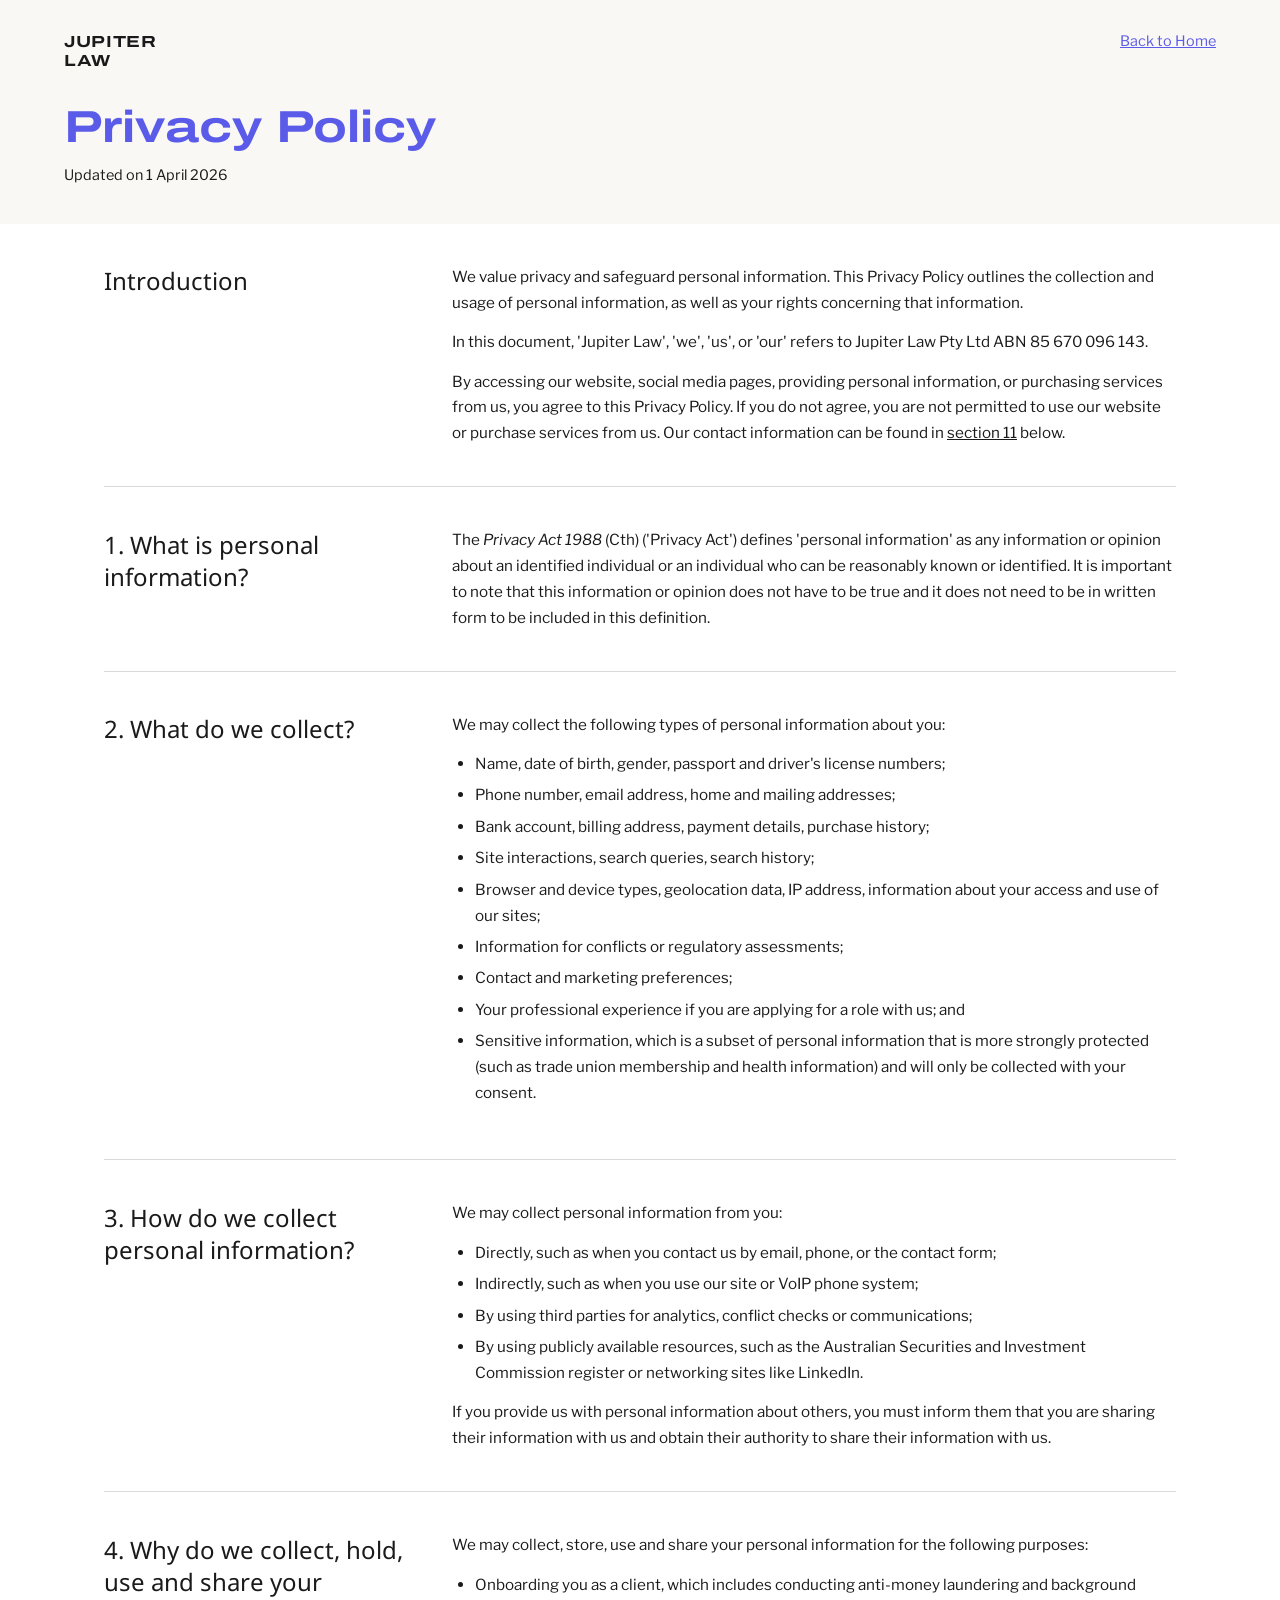
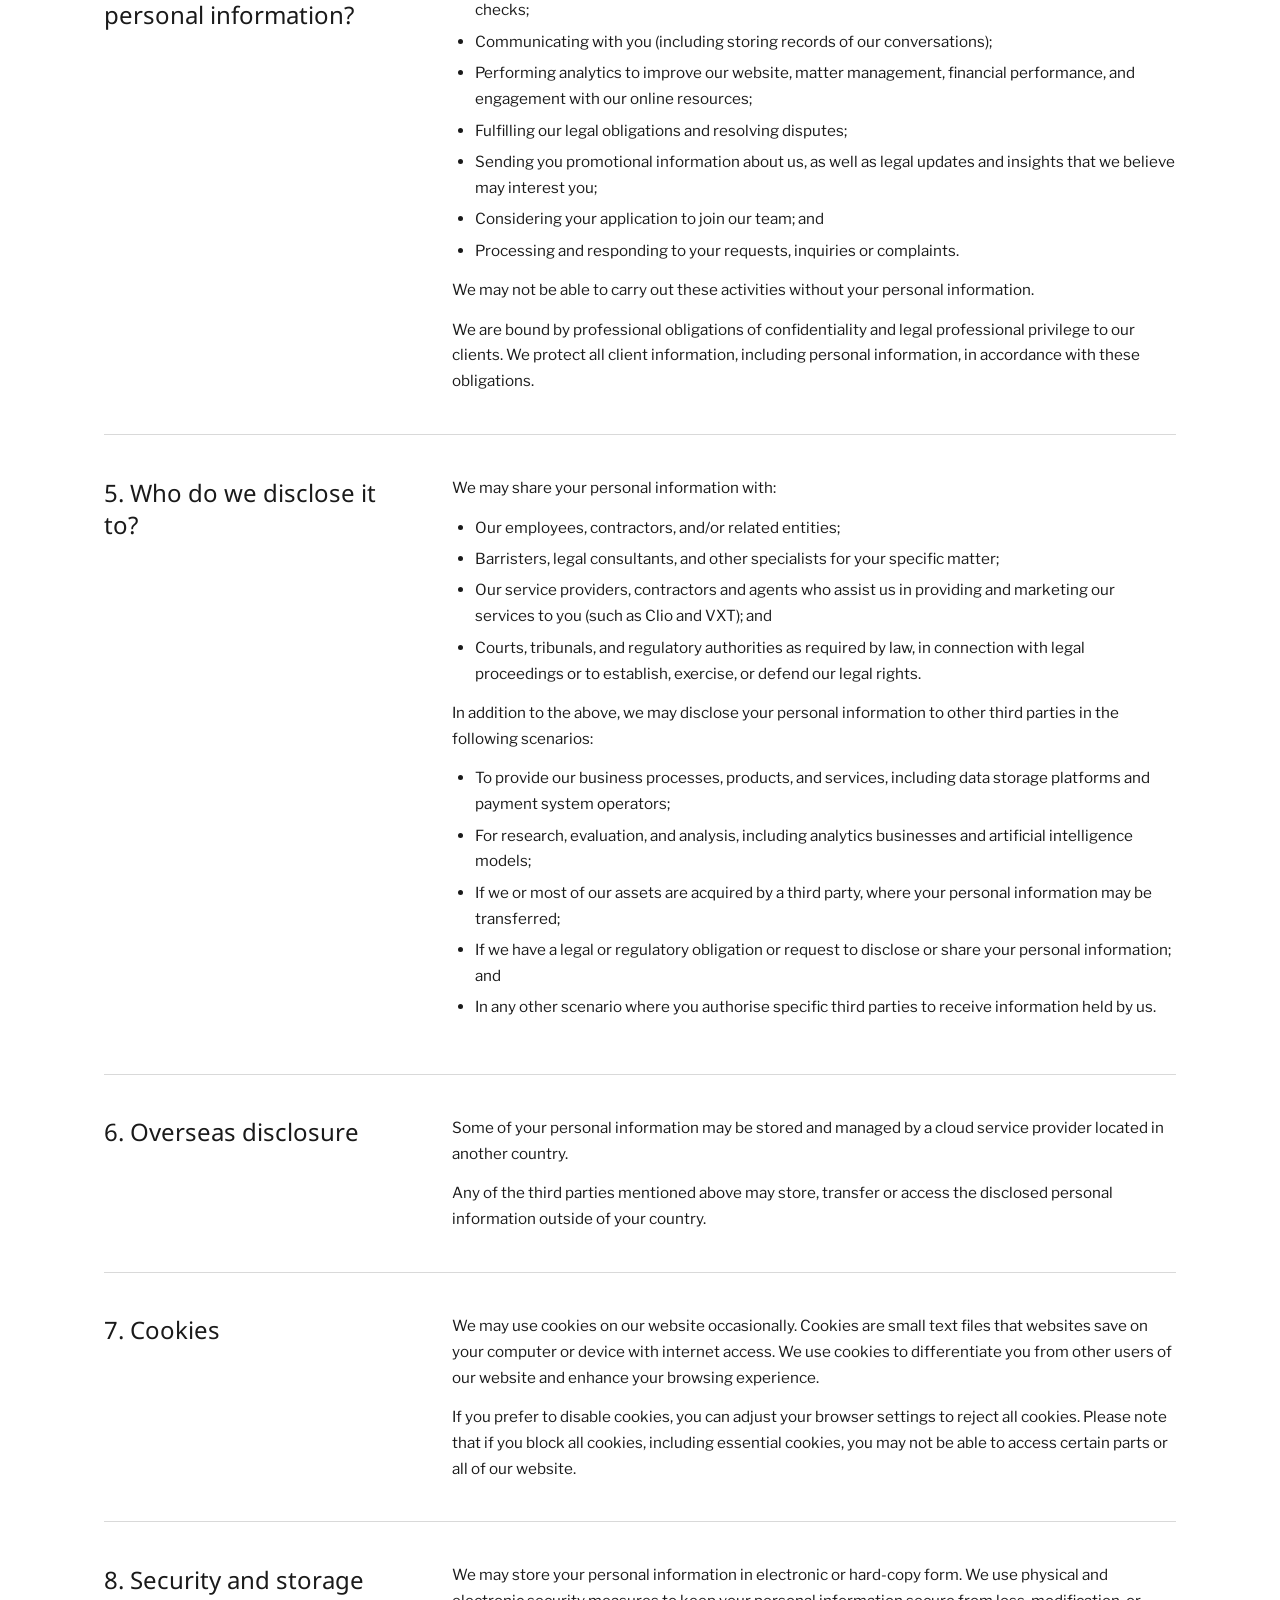
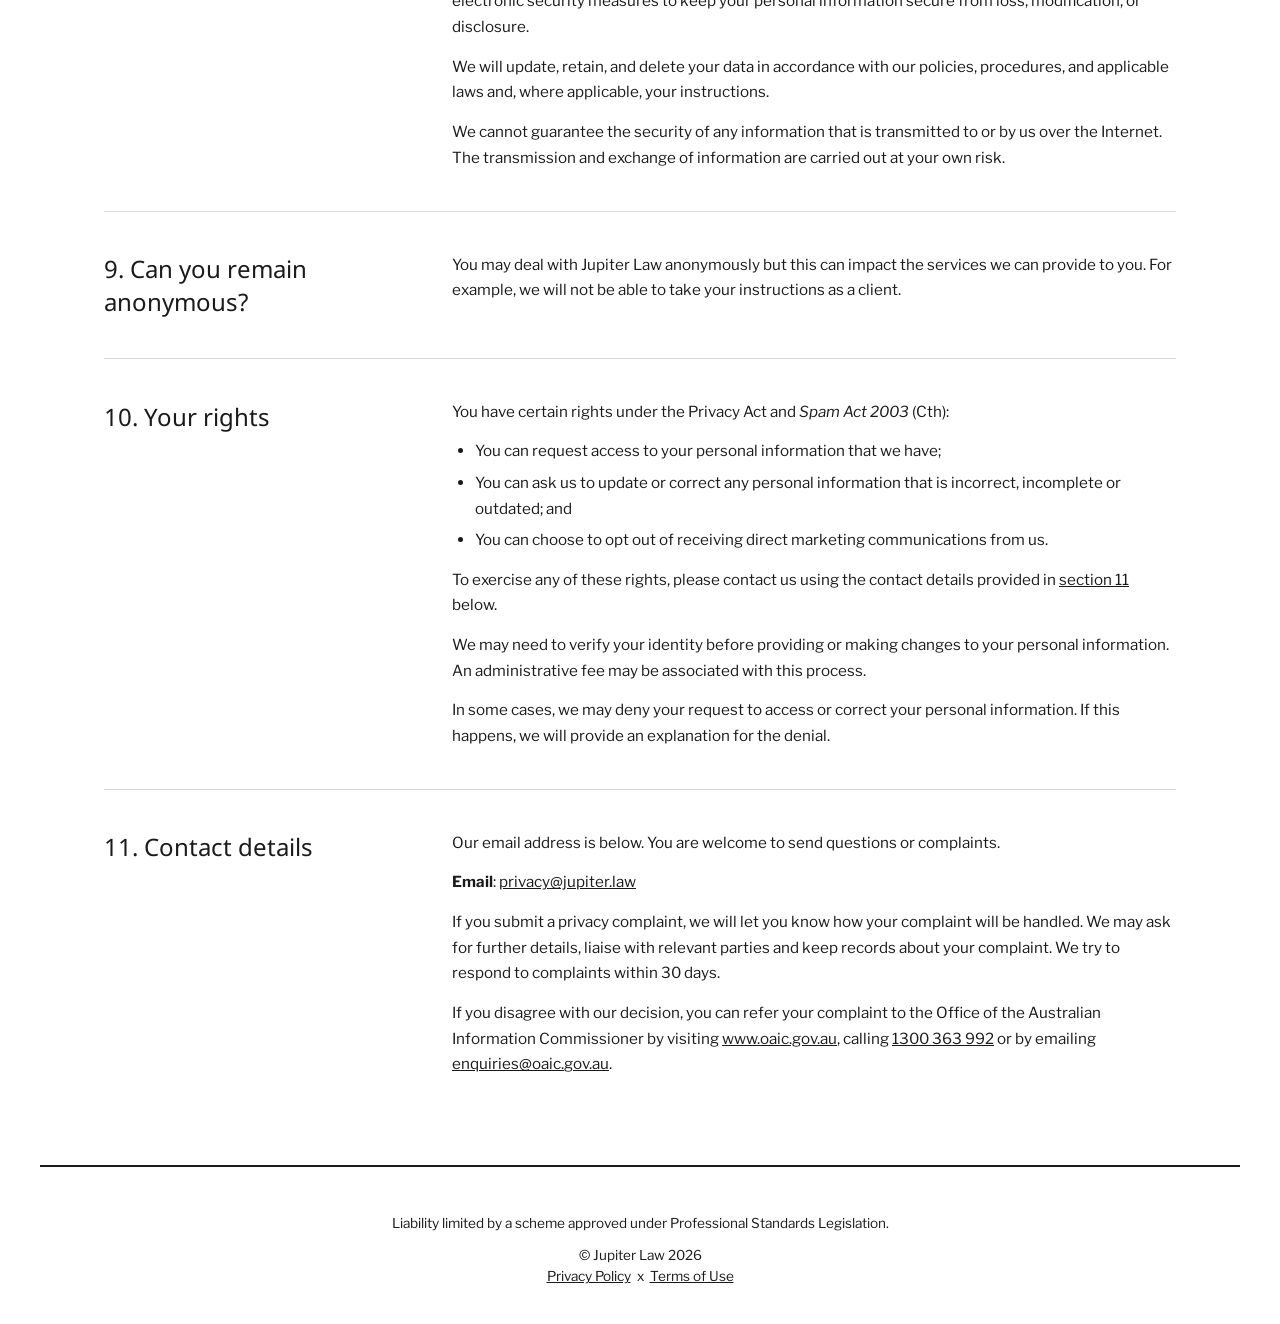
==== privacy.html @ 3c47666a "Initial commit — Jupiter Law static site" ====
<!DOCTYPE html>
<html lang="en-AU">
<head>
  <meta charset="UTF-8">
  <meta name="viewport" content="width=device-width, initial-scale=1.0">
  <title>Privacy Policy — Jupiter Law</title>
  <meta name="description" content="View the Privacy Policy for all Jupiter Law website visitors and legal document users.">
  <style>
    @import url('https://fonts.googleapis.com/css2?family=Archivo:ital,wdth,wght@0,75..125,100..900;1,75..125,100..900&family=Libre+Franklin:ital,wght@0,100..900;1,100..900&family=Noto+Sans:ital,wght@0,100..900;1,100..900&display=swap');

    :root {
      --bg: #F9F8F4;
      --white: #FFFFFF;
      --black: #1A1A1A;
      --text: #1A1A1A;
      --text-muted: #666666;
      --border: #D9D9D9;
      --accent-purple: #5B5BEA;
    }

    *, *::before, *::after { margin: 0; padding: 0; box-sizing: border-box; }

    body {
      font-family: 'Libre Franklin', -apple-system, BlinkMacSystemFont, sans-serif;
      color: var(--text);
      background: var(--white);
      -webkit-font-smoothing: antialiased;
    }

    /* ---- PAGE HEADER (cream area) ---- */
    .page-header {
      background: var(--bg);
      padding: 2rem 5vw 2.5rem;
    }

    .page-header-top {
      display: flex;
      justify-content: space-between;
      align-items: flex-start;
      margin-bottom: 2rem;
    }

    .logo-link {
      font-family: 'Archivo', sans-serif;
      font-stretch: 125%;
      font-size: 1rem;
      font-weight: 700;
      letter-spacing: 0.04em;
      text-transform: uppercase;
      color: var(--black);
      text-decoration: none;
      line-height: 1.2;
    }

    .back-link {
      font-size: 0.9rem;
      color: var(--accent-purple);
      text-decoration: underline;
      transition: opacity 0.2s ease;
    }

    .back-link:hover {
      opacity: 0.75;
    }

    .page-title {
      font-family: 'Archivo', sans-serif;
      font-stretch: 125%;
      font-size: 2.8rem;
      font-weight: 700;
      color: var(--accent-purple);
      margin-bottom: 0.75rem;
      line-height: 1.15;
    }

    .page-date {
      font-size: 0.9rem;
      color: var(--text);
      font-weight: 400;
    }

    /* ---- CONTENT SECTIONS ---- */
    .content {
      max-width: 1200px;
      margin: 0 auto;
      padding: 0 5vw;
    }

    .section {
      display: grid;
      grid-template-columns: 300px 1fr;
      gap: 3rem;
      padding: 2.5rem 0;
      border-bottom: 1px solid var(--border);
      align-items: start;
    }

    .section:last-child {
      border-bottom: none;
    }

    .section-heading {
      font-family: 'Noto Sans', sans-serif;
      font-size: 1.5rem;
      font-weight: 400;
      color: var(--text);
      line-height: 1.35;
      padding-top: 0.1rem;
    }

    .section-body p {
      font-size: 0.95rem;
      line-height: 1.7;
      color: var(--text);
      margin-bottom: 0.85rem;
    }

    .section-body p:last-child {
      margin-bottom: 0;
    }

    .section-body ul {
      margin: 0.5rem 0 0.85rem 0;
      padding-left: 1.5em;
      font-size: 0.95rem;
      line-height: 1.7;
    }

    .section-body ul li {
      margin-bottom: 0.35rem;
    }

    .section-body a {
      color: var(--text);
      text-decoration: underline;
      transition: color 0.2s ease;
    }

    .section-body a:hover {
      color: var(--accent-purple);
    }

    .section-body em {
      font-style: italic;
    }

    /* ---- FOOTER ---- */
    .footer {
      text-align: center;
      padding: 3rem 2rem 2.5rem;
      border-top: 2px solid var(--black);
      max-width: 1200px;
      margin: 3rem auto 0;
    }

    .footer-disclaimer {
      font-size: 0.85rem;
      color: var(--text);
      margin-bottom: 1rem;
    }

    .footer-copy {
      font-size: 0.85rem;
      color: var(--text);
      margin-bottom: 0.3rem;
    }

    .footer-links {
      font-size: 0.85rem;
      color: var(--text);
    }

    .footer-links a {
      color: var(--text);
      text-decoration: underline;
      transition: color 0.2s ease;
    }

    .footer-links a:hover {
      color: var(--accent-purple);
    }

    /* ---- RESPONSIVE ---- */
    @media (max-width: 768px) {
      .page-header { padding: 1.5rem 1.5rem 2rem; }
      .page-title { font-size: 2rem; }

      .content { padding: 0 1.5rem; }

      .section {
        grid-template-columns: 1fr;
        gap: 0.75rem;
        padding: 2rem 0;
      }

      .section-heading {
        font-size: 1.25rem;
      }


      .footer {
        margin: 2rem 1.5rem 0;
        padding: 2rem 1rem;
      }
    }
  </style>
</head>
<body>

  <!-- Page Header -->
  <header class="page-header">
    <div class="page-header-top">
      <a href="index.html" class="logo-link">Jupiter<br>Law</a>
      <a href="index.html" class="back-link">Back to Home</a>
    </div>
    <h1 class="page-title">Privacy Policy</h1>
    <p class="page-date">Updated on 1 April 2026</p>
  </header>

  <!-- Content -->
  <main class="content">

    <div class="section">
      <h2 class="section-heading">Introduction</h2>
      <div class="section-body">
        <p>We value privacy and safeguard personal information. This Privacy Policy outlines the collection and usage of personal information, as well as your rights concerning that information.</p>
        <p>In this document, 'Jupiter Law', 'we', 'us', or 'our' refers to Jupiter Law Pty Ltd ABN 85 670 096 143.</p>
        <p>By accessing our website, social media pages, providing personal information, or purchasing services from us, you agree to this Privacy Policy. If you do not agree, you are not permitted to use our website or purchase services from us. Our contact information can be found in <a href="#section11">section 11</a> below.</p>
      </div>
    </div>

    <div class="section">
      <h2 class="section-heading">1. What is personal information?</h2>
      <div class="section-body">
        <p>The <em>Privacy Act 1988</em> (Cth) ('Privacy Act') defines 'personal information' as any information or opinion about an identified individual or an individual who can be reasonably known or identified. It is important to note that this information or opinion does not have to be true and it does not need to be in written form to be included in this definition.</p>
      </div>
    </div>

    <div class="section">
      <h2 class="section-heading">2. What do we collect?</h2>
      <div class="section-body">
        <p>We may collect the following types of personal information about you:</p>
        <ul>
          <li>Name, date of birth, gender, passport and driver's license numbers;</li>
          <li>Phone number, email address, home and mailing addresses;</li>
          <li>Bank account, billing address, payment details, purchase history;</li>
          <li>Site interactions, search queries, search history;</li>
          <li>Browser and device types, geolocation data, IP address, information about your access and use of our sites;</li>
          <li>Information for conflicts or regulatory assessments;</li>
          <li>Contact and marketing preferences;</li>
          <li>Your professional experience if you are applying for a role with us; and</li>
          <li>Sensitive information, which is a subset of personal information that is more strongly protected (such as trade union membership and health information) and will only be collected with your consent.</li>
        </ul>
      </div>
    </div>

    <div class="section">
      <h2 class="section-heading">3. How do we collect personal information?</h2>
      <div class="section-body">
        <p>We may collect personal information from you:</p>
        <ul>
          <li>Directly, such as when you contact us by email, phone, or the contact form;</li>
          <li>Indirectly, such as when you use our site or VoIP phone system;</li>
          <li>By using third parties for analytics, conflict checks or communications;</li>
          <li>By using publicly available resources, such as the Australian Securities and Investment Commission register or networking sites like LinkedIn.</li>
        </ul>
        <p>If you provide us with personal information about others, you must inform them that you are sharing their information with us and obtain their authority to share their information with us.</p>
      </div>
    </div>

    <div class="section">
      <h2 class="section-heading">4. Why do we collect, hold, use and share your personal information?</h2>
      <div class="section-body">
        <p>We may collect, store, use and share your personal information for the following purposes:</p>
        <ul>
          <li>Onboarding you as a client, which includes conducting anti-money laundering and background checks;</li>
          <li>Communicating with you (including storing records of our conversations);</li>
          <li>Performing analytics to improve our website, matter management, financial performance, and engagement with our online resources;</li>
          <li>Fulfilling our legal obligations and resolving disputes;</li>
          <li>Sending you promotional information about us, as well as legal updates and insights that we believe may interest you;</li>
          <li>Considering your application to join our team; and</li>
          <li>Processing and responding to your requests, inquiries or complaints.</li>
        </ul>
        <p>We may not be able to carry out these activities without your personal information.</p>
        <p>We are bound by professional obligations of confidentiality and legal professional privilege to our clients. We protect all client information, including personal information, in accordance with these obligations.</p>
      </div>
    </div>

    <div class="section">
      <h2 class="section-heading">5. Who do we disclose it to?</h2>
      <div class="section-body">
        <p>We may share your personal information with:</p>
        <ul>
          <li>Our employees, contractors, and/or related entities;</li>
          <li>Barristers, legal consultants, and other specialists for your specific matter;</li>
          <li>Our service providers, contractors and agents who assist us in providing and marketing our services to you (such as Clio and VXT); and</li>
          <li>Courts, tribunals, and regulatory authorities as required by law, in connection with legal proceedings or to establish, exercise, or defend our legal rights.</li>
        </ul>
        <p>In addition to the above, we may disclose your personal information to other third parties in the following scenarios:</p>
        <ul>
          <li>To provide our business processes, products, and services, including data storage platforms and payment system operators;</li>
          <li>For research, evaluation, and analysis, including analytics businesses and artificial intelligence models;</li>
          <li>If we or most of our assets are acquired by a third party, where your personal information may be transferred;</li>
          <li>If we have a legal or regulatory obligation or request to disclose or share your personal information; and</li>
          <li>In any other scenario where you authorise specific third parties to receive information held by us.</li>
        </ul>
      </div>
    </div>

    <div class="section">
      <h2 class="section-heading">6. Overseas disclosure</h2>
      <div class="section-body">
        <p>Some of your personal information may be stored and managed by a cloud service provider located in another country.</p>
        <p>Any of the third parties mentioned above may store, transfer or access the disclosed personal information outside of your country.</p>
      </div>
    </div>

    <div class="section">
      <h2 class="section-heading">7. Cookies</h2>
      <div class="section-body">
        <p>We may use cookies on our website occasionally. Cookies are small text files that websites save on your computer or device with internet access. We use cookies to differentiate you from other users of our website and enhance your browsing experience.</p>
        <p>If you prefer to disable cookies, you can adjust your browser settings to reject all cookies. Please note that if you block all cookies, including essential cookies, you may not be able to access certain parts or all of our website.</p>
      </div>
    </div>

    <div class="section">
      <h2 class="section-heading">8. Security and storage</h2>
      <div class="section-body">
        <p>We may store your personal information in electronic or hard-copy form. We use physical and electronic security measures to keep your personal information secure from loss, modification, or disclosure.</p>
        <p>We will update, retain, and delete your data in accordance with our policies, procedures, and applicable laws and, where applicable, your instructions.</p>
        <p>We cannot guarantee the security of any information that is transmitted to or by us over the Internet. The transmission and exchange of information are carried out at your own risk.</p>
      </div>
    </div>

    <div class="section">
      <h2 class="section-heading">9. Can you remain anonymous?</h2>
      <div class="section-body">
        <p>You may deal with Jupiter Law anonymously but this can impact the services we can provide to you. For example, we will not be able to take your instructions as a client.</p>
      </div>
    </div>

    <div class="section">
      <h2 class="section-heading">10. Your rights</h2>
      <div class="section-body">
        <p>You have certain rights under the Privacy Act and <em>Spam Act 2003</em> (Cth):</p>
        <ul>
          <li>You can request access to your personal information that we have;</li>
          <li>You can ask us to update or correct any personal information that is incorrect, incomplete or outdated; and</li>
          <li>You can choose to opt out of receiving direct marketing communications from us.</li>
        </ul>
        <p>To exercise any of these rights, please contact us using the contact details provided in <a href="#section11">section 11</a> below.</p>
        <p>We may need to verify your identity before providing or making changes to your personal information. An administrative fee may be associated with this process.</p>
        <p>In some cases, we may deny your request to access or correct your personal information. If this happens, we will provide an explanation for the denial.</p>
      </div>
    </div>

    <div class="section" id="section11">
      <h2 class="section-heading">11. Contact details</h2>
      <div class="section-body">
        <p>Our email address is below. You are welcome to send questions or complaints.</p>
        <p><strong>Email</strong>: <a href="mailto:privacy@jupiter.law">privacy@jupiter.law</a></p>
        <p>If you submit a privacy complaint, we will let you know how your complaint will be handled. We may ask for further details, liaise with relevant parties and keep records about your complaint. We try to respond to complaints within 30 days.</p>
        <p>If you disagree with our decision, you can refer your complaint to the Office of the Australian Information Commissioner by visiting <a href="https://www.oaic.gov.au" target="_blank" rel="noopener">www.oaic.gov.au</a>, calling <a href="tel:1300363992">1300 363 992</a> or by emailing <a href="mailto:enquiries@oaic.gov.au">enquiries@oaic.gov.au</a>.</p>
      </div>
    </div>

  </main>

  <!-- Footer -->
  <footer class="footer">
    <p class="footer-disclaimer">Liability limited by a scheme approved under Professional Standards Legislation.</p>
    <p class="footer-copy">&copy; Jupiter Law 2026</p>
    <p class="footer-links">
      <a href="privacy.html">Privacy Policy</a> &nbsp;x&nbsp; <a href="terms.html">Terms of Use</a>
    </p>
  </footer>

</body>
</html>
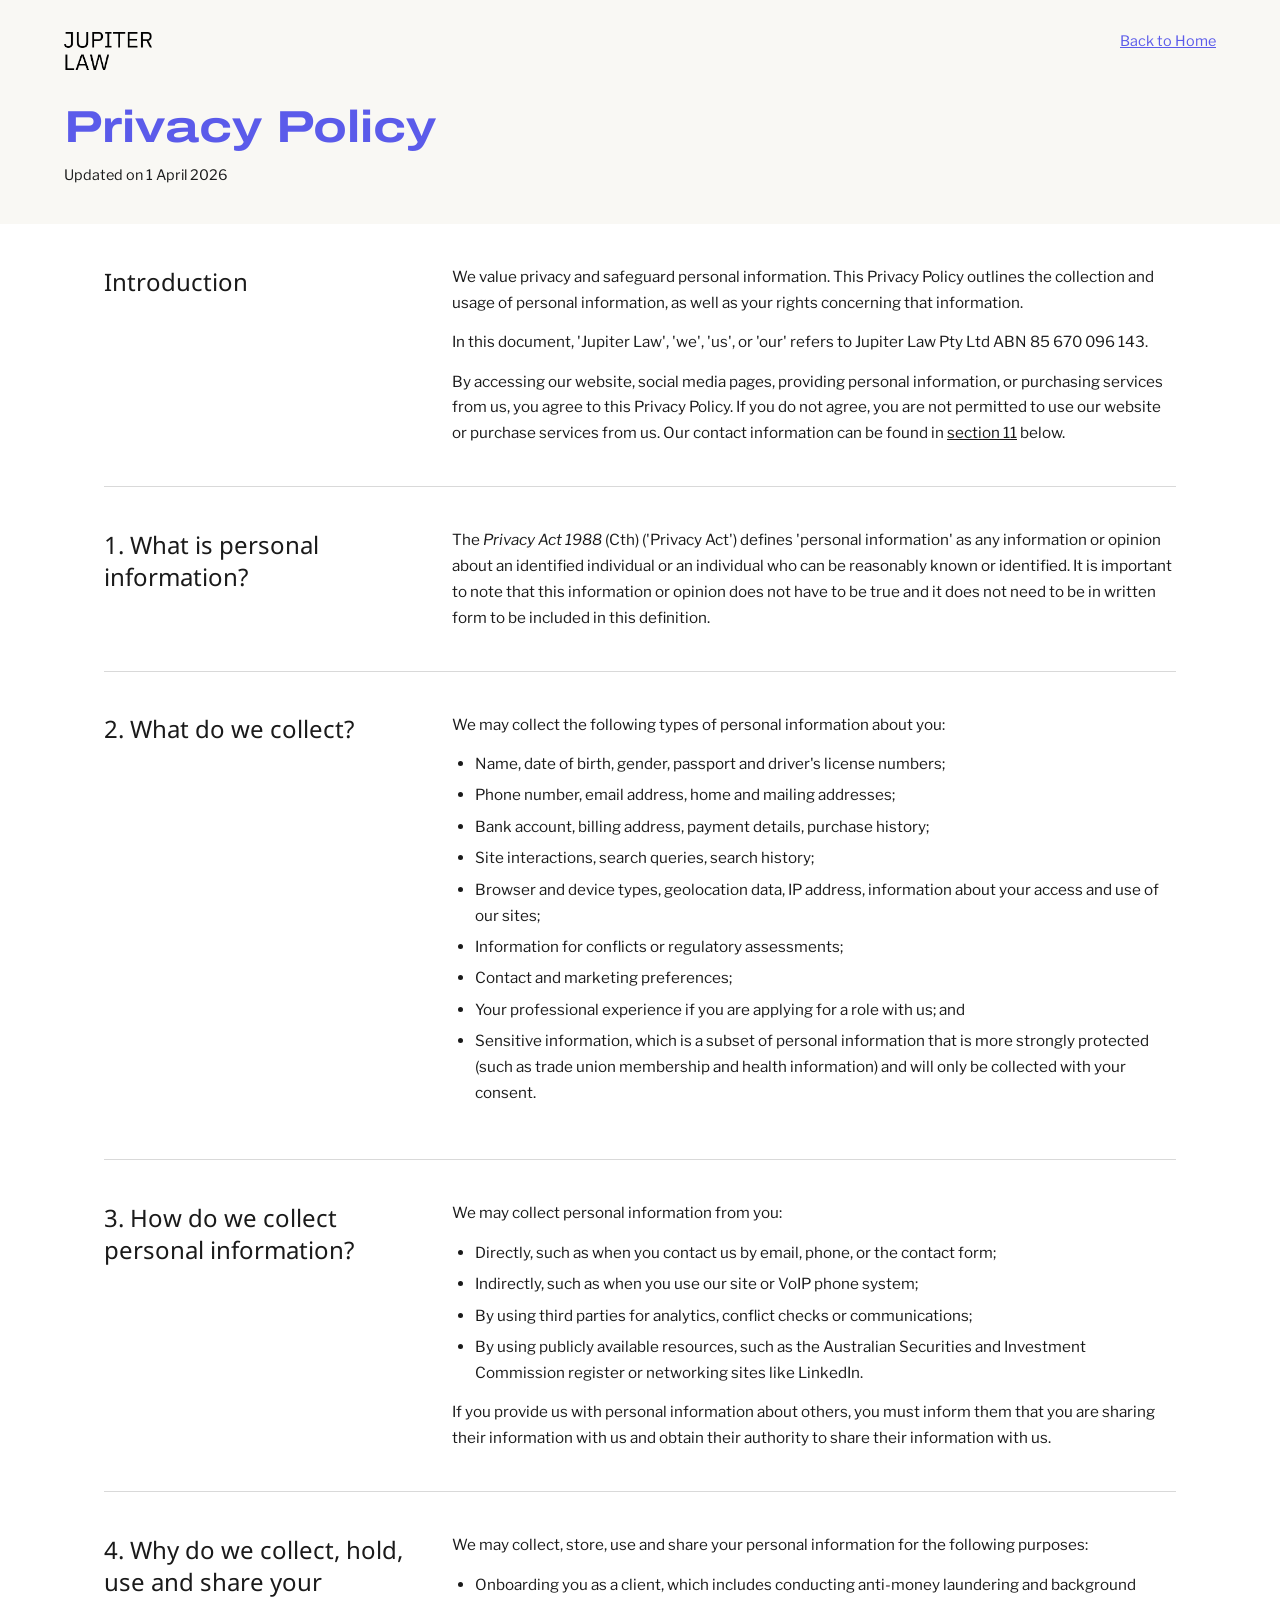
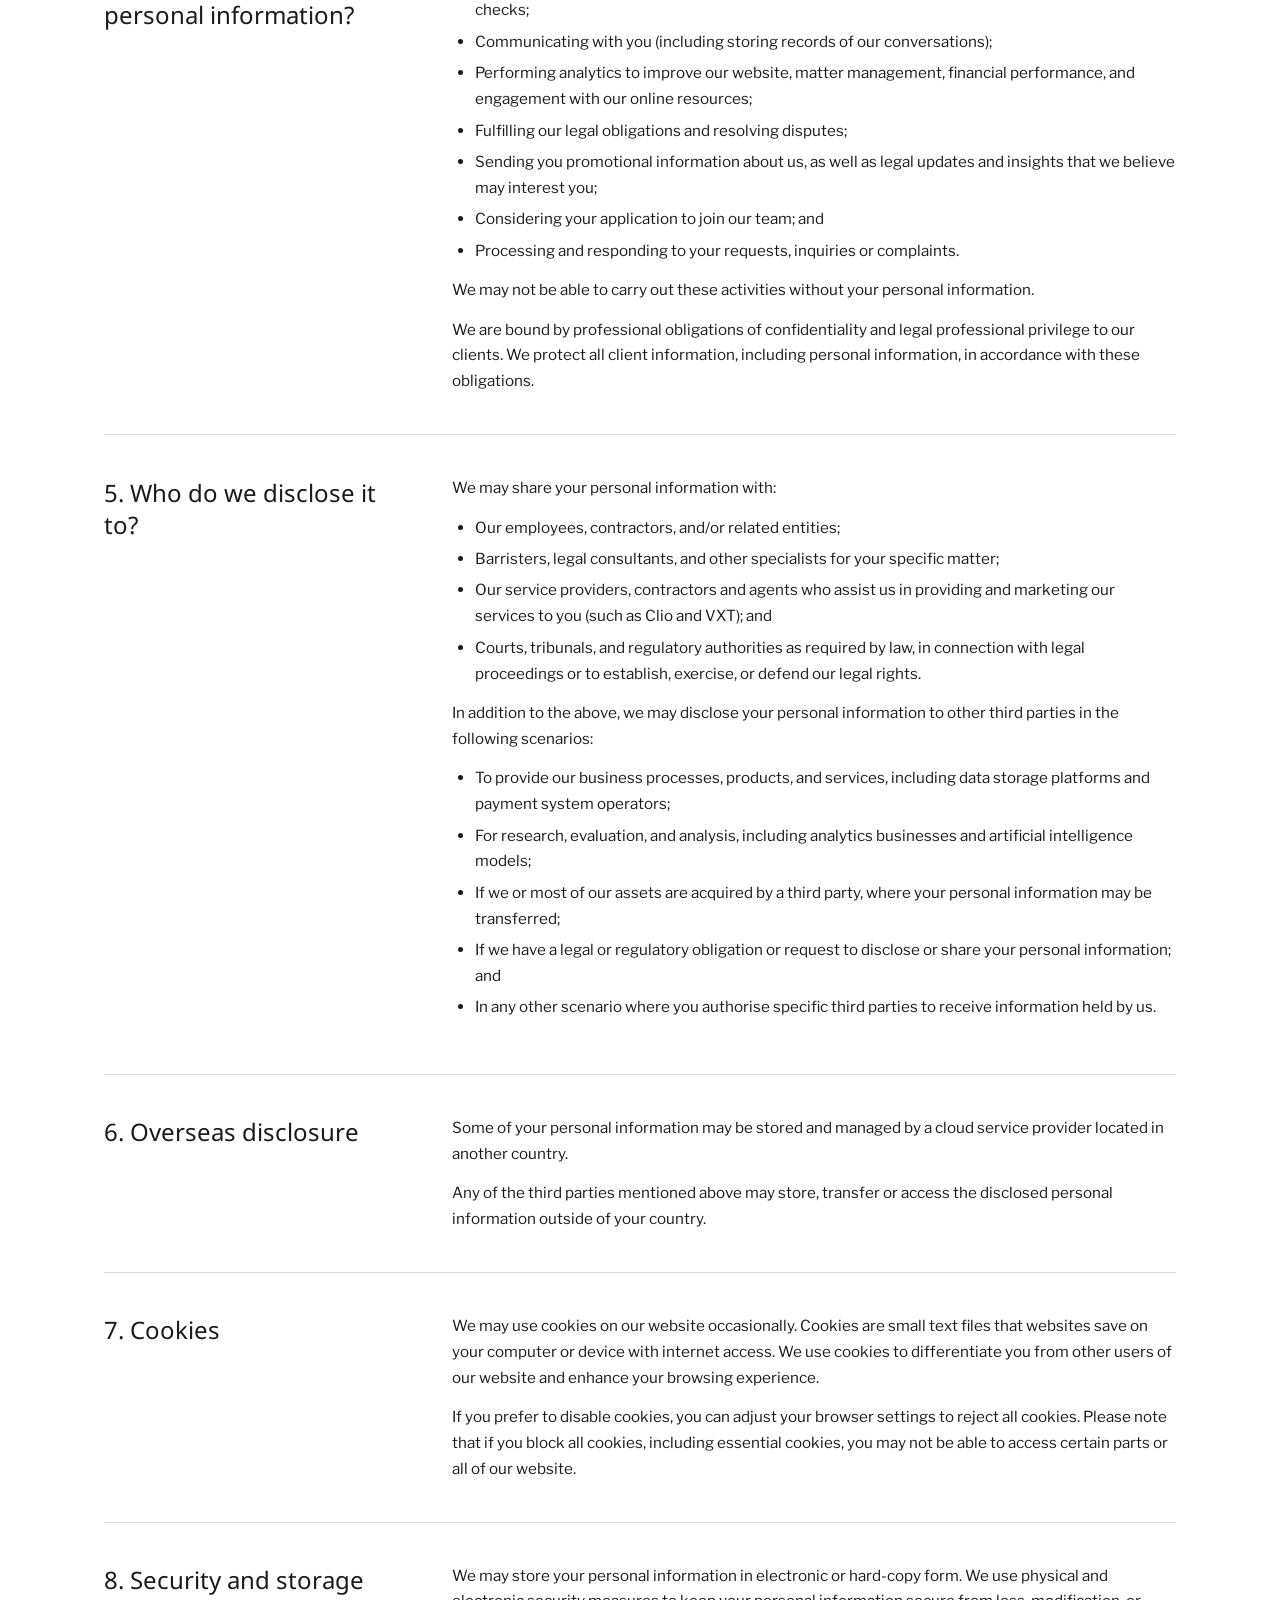
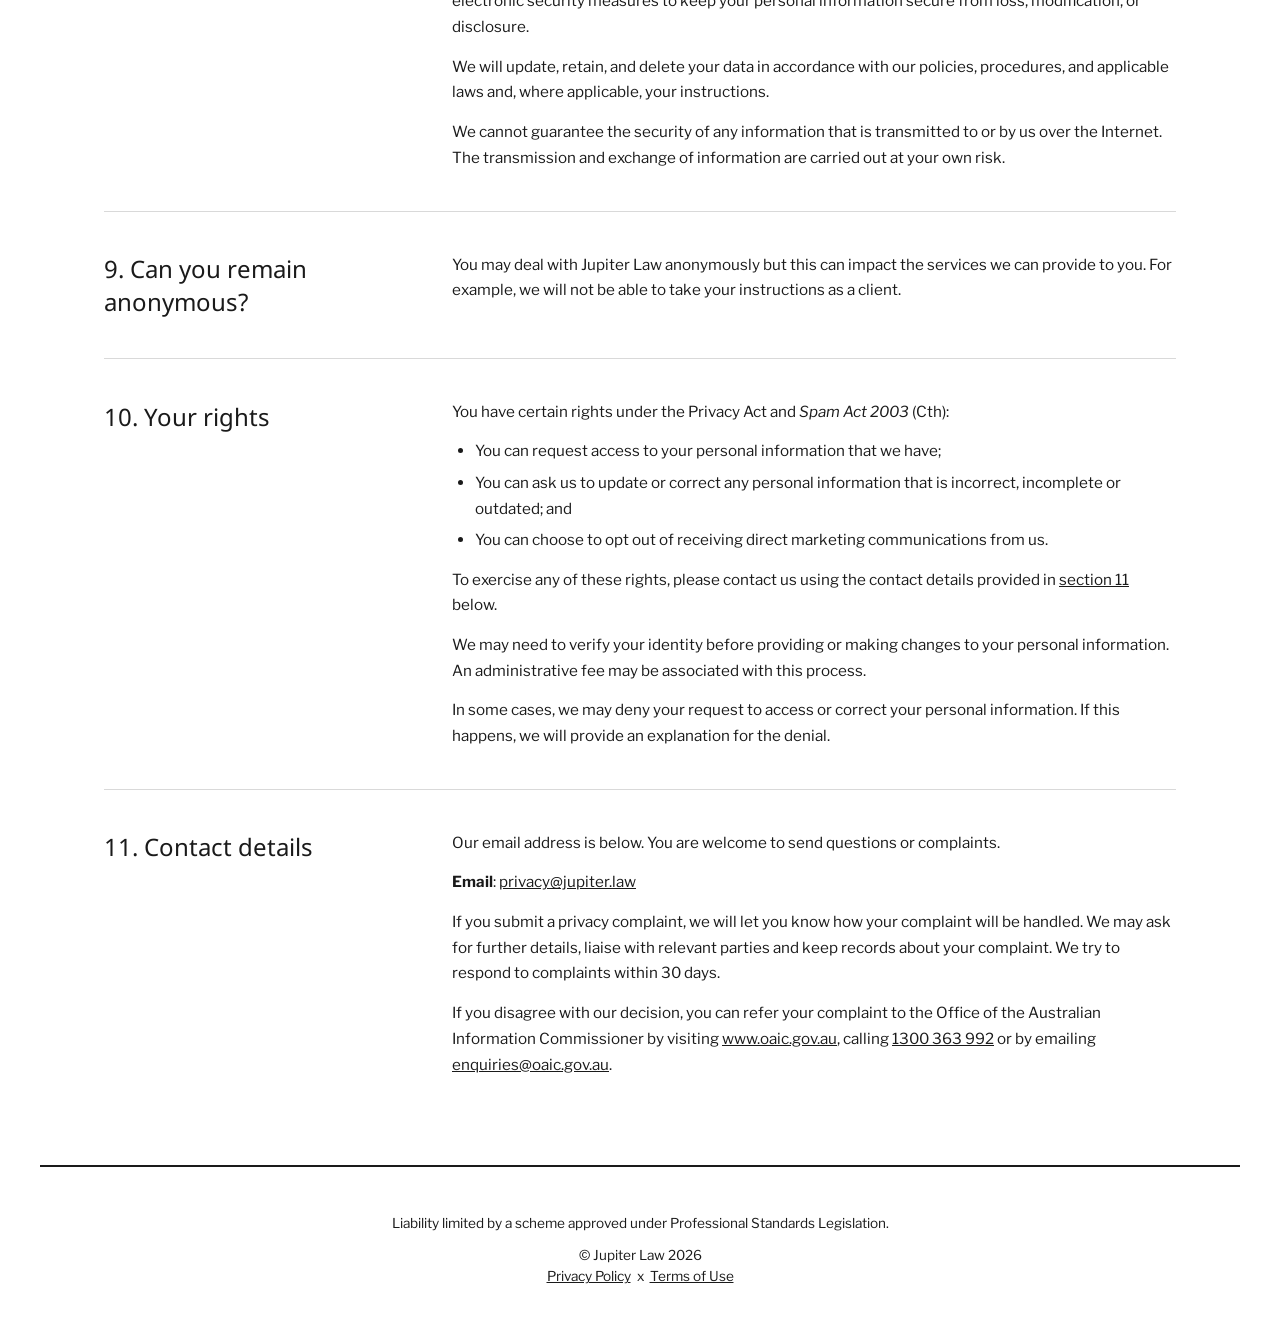
==== commit d04b077a: "Add favicon and logo text image to all pages - Add favicon.webp as site favicon on index, privacy, a" ====
--- a/privacy.html
+++ b/privacy.html
@@ -4,6 +4,7 @@
   <meta charset="UTF-8">
   <meta name="viewport" content="width=device-width, initial-scale=1.0">
   <title>Privacy Policy — Jupiter Law</title>
+  <link rel="icon" type="image/webp" href="images/favicon.webp">
   <meta name="description" content="View the Privacy Policy for all Jupiter Law website visitors and legal document users.">
   <style>
     @import url('https://fonts.googleapis.com/css2?family=Archivo:ital,wdth,wght@0,75..125,100..900;1,75..125,100..900&family=Libre+Franklin:ital,wght@0,100..900;1,100..900&family=Noto+Sans:ital,wght@0,100..900;1,100..900&display=swap');
@@ -41,15 +42,14 @@
     }
 
     .logo-link {
-      font-family: 'Archivo', sans-serif;
-      font-stretch: 125%;
-      font-size: 1rem;
-      font-weight: 700;
-      letter-spacing: 0.04em;
-      text-transform: uppercase;
-      color: var(--black);
       text-decoration: none;
-      line-height: 1.2;
+      display: block;
+    }
+
+    .logo-text-img {
+      height: 2.4rem;
+      width: auto;
+      display: block;
     }
 
     .back-link {
@@ -210,7 +210,7 @@
   <!-- Page Header -->
   <header class="page-header">
     <div class="page-header-top">
-      <a href="index.html" class="logo-link">Jupiter<br>Law</a>
+      <a href="index.html" class="logo-link"><img src="images/logo-text.webp" alt="Jupiter Law" class="logo-text-img"></a>
       <a href="index.html" class="back-link">Back to Home</a>
     </div>
     <h1 class="page-title">Privacy Policy</h1>
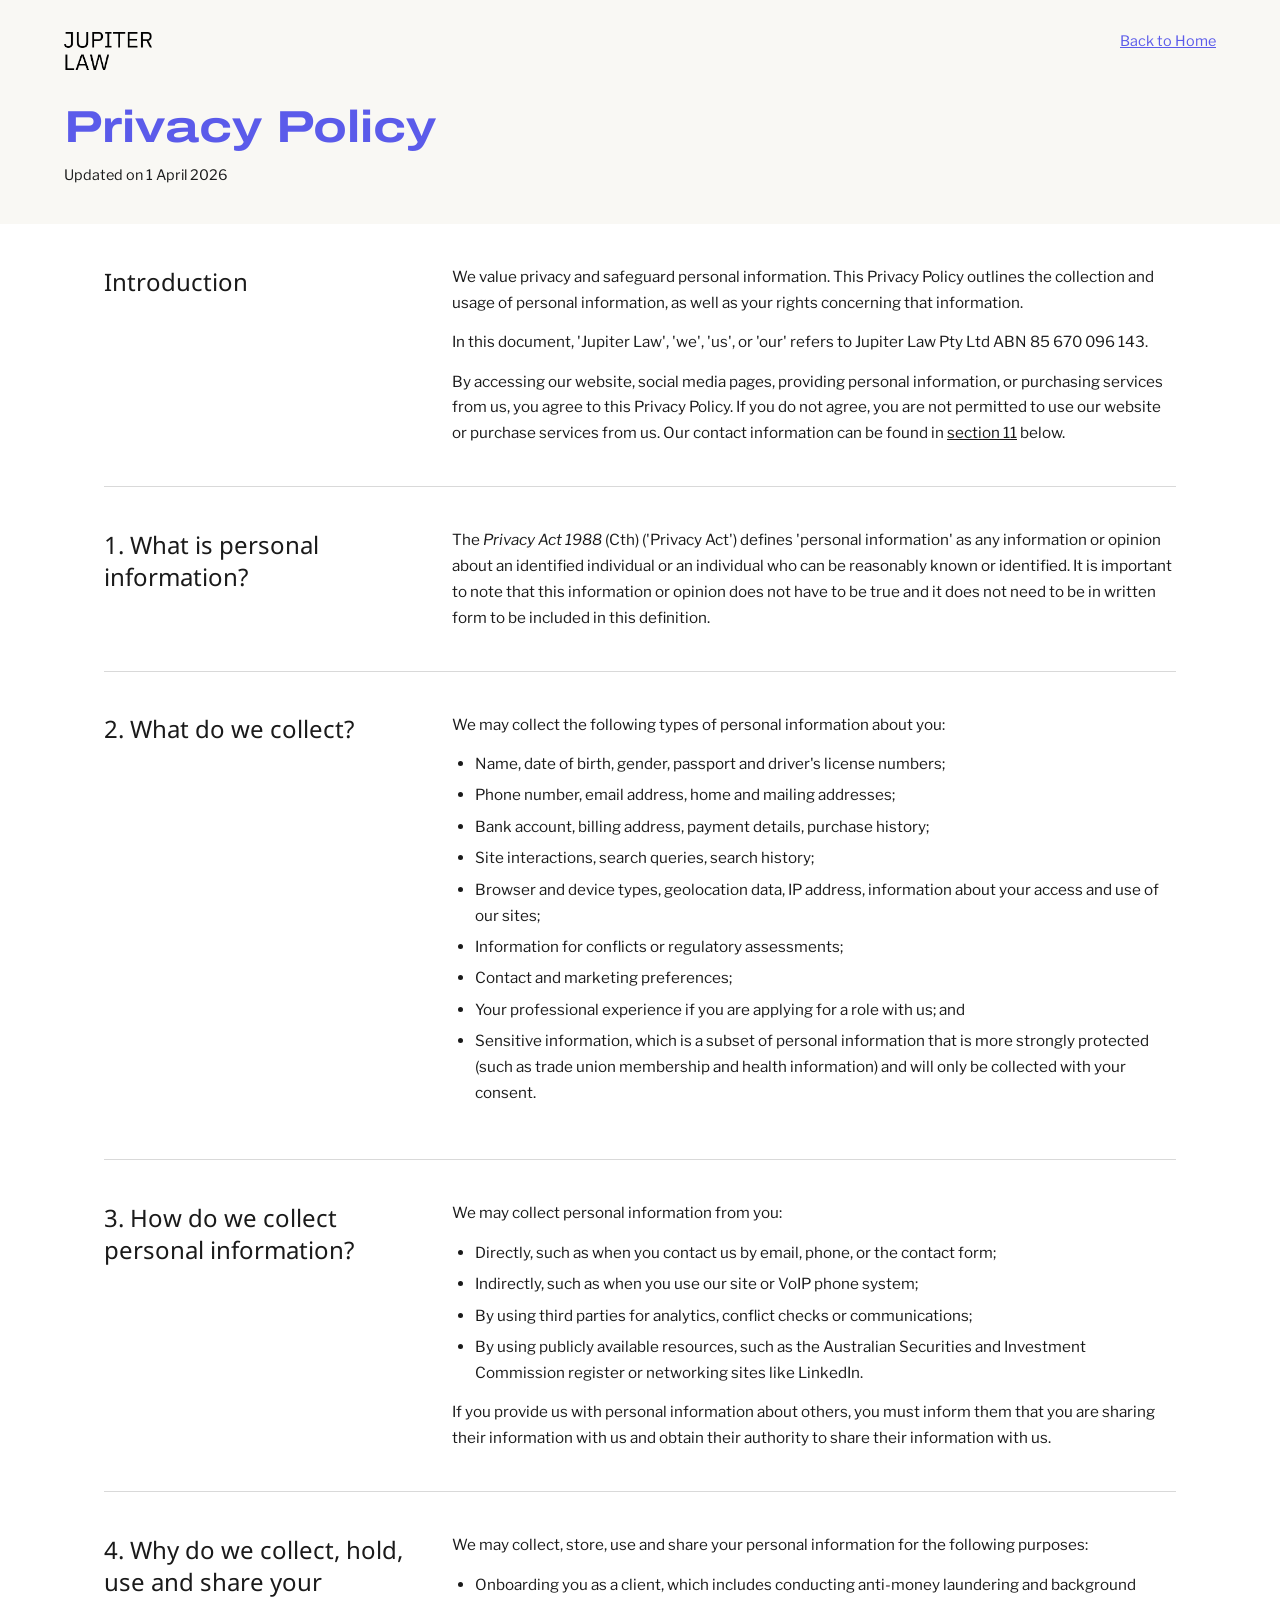
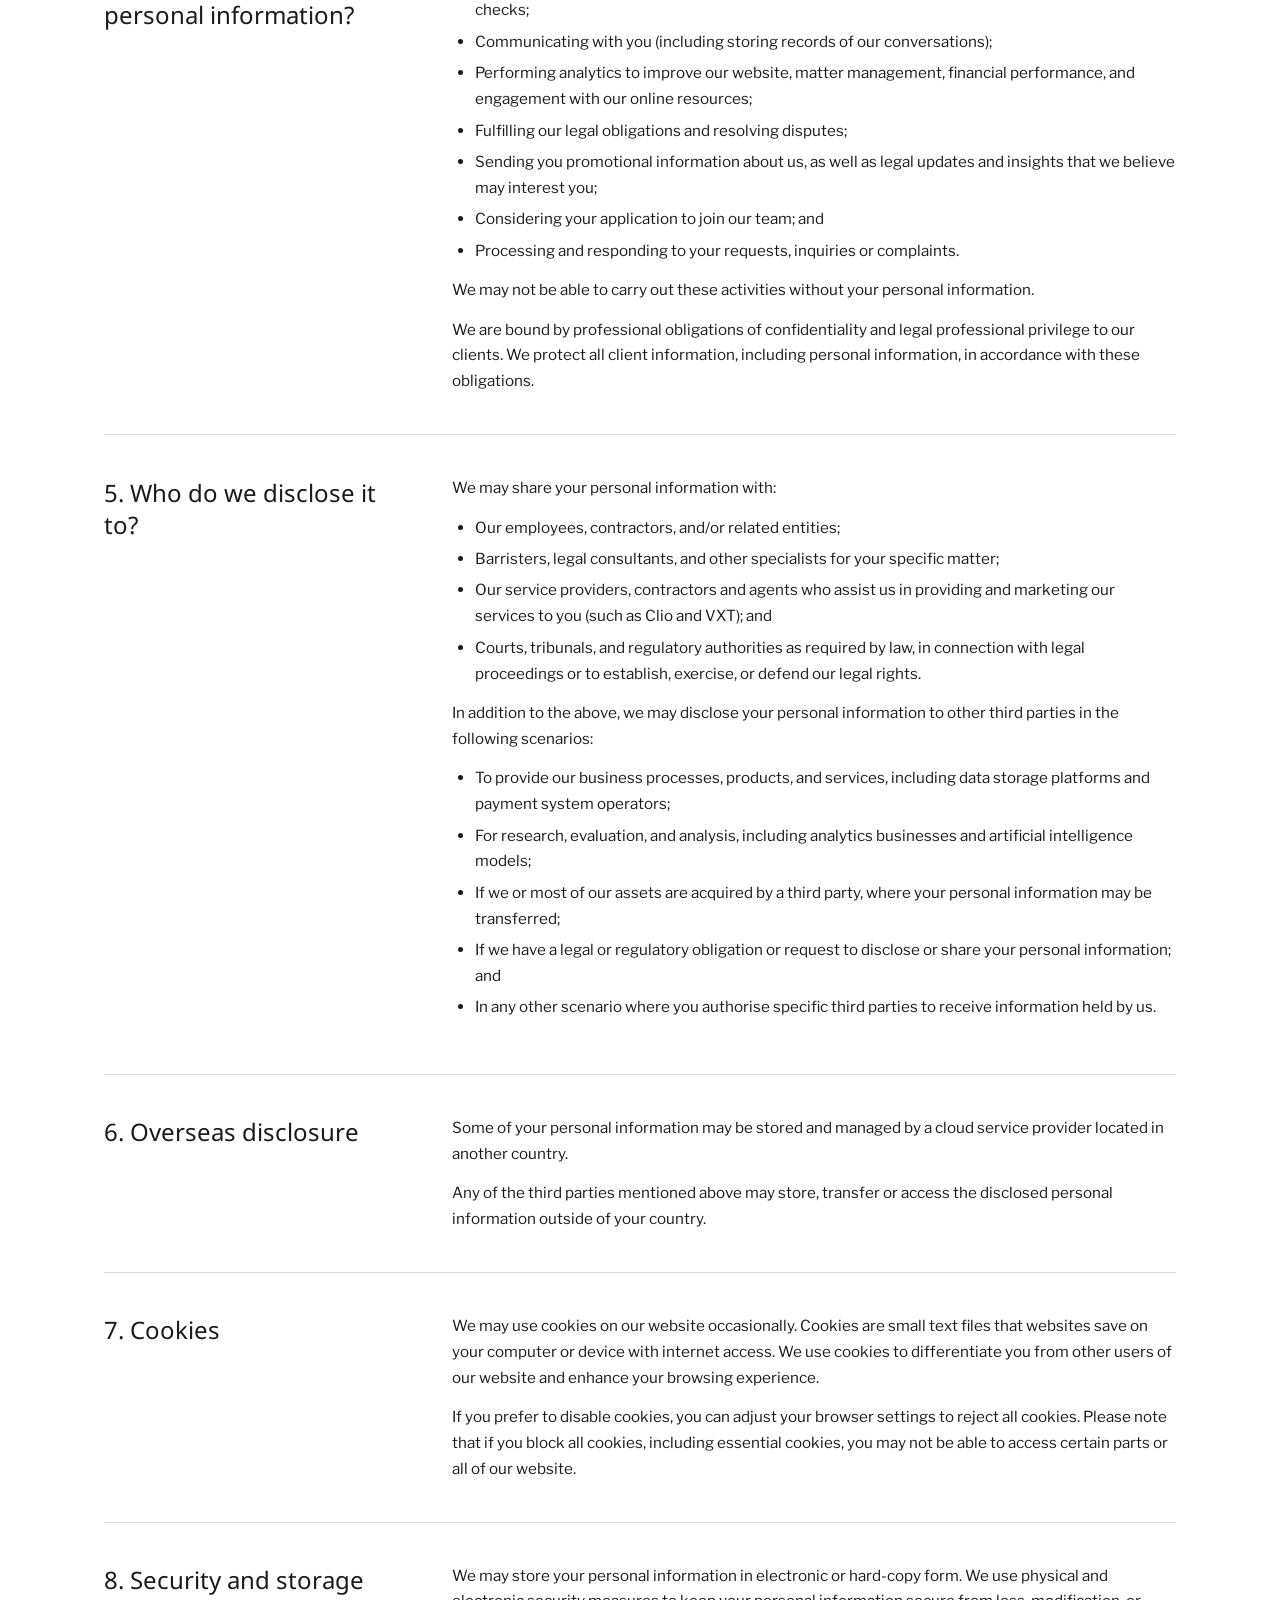
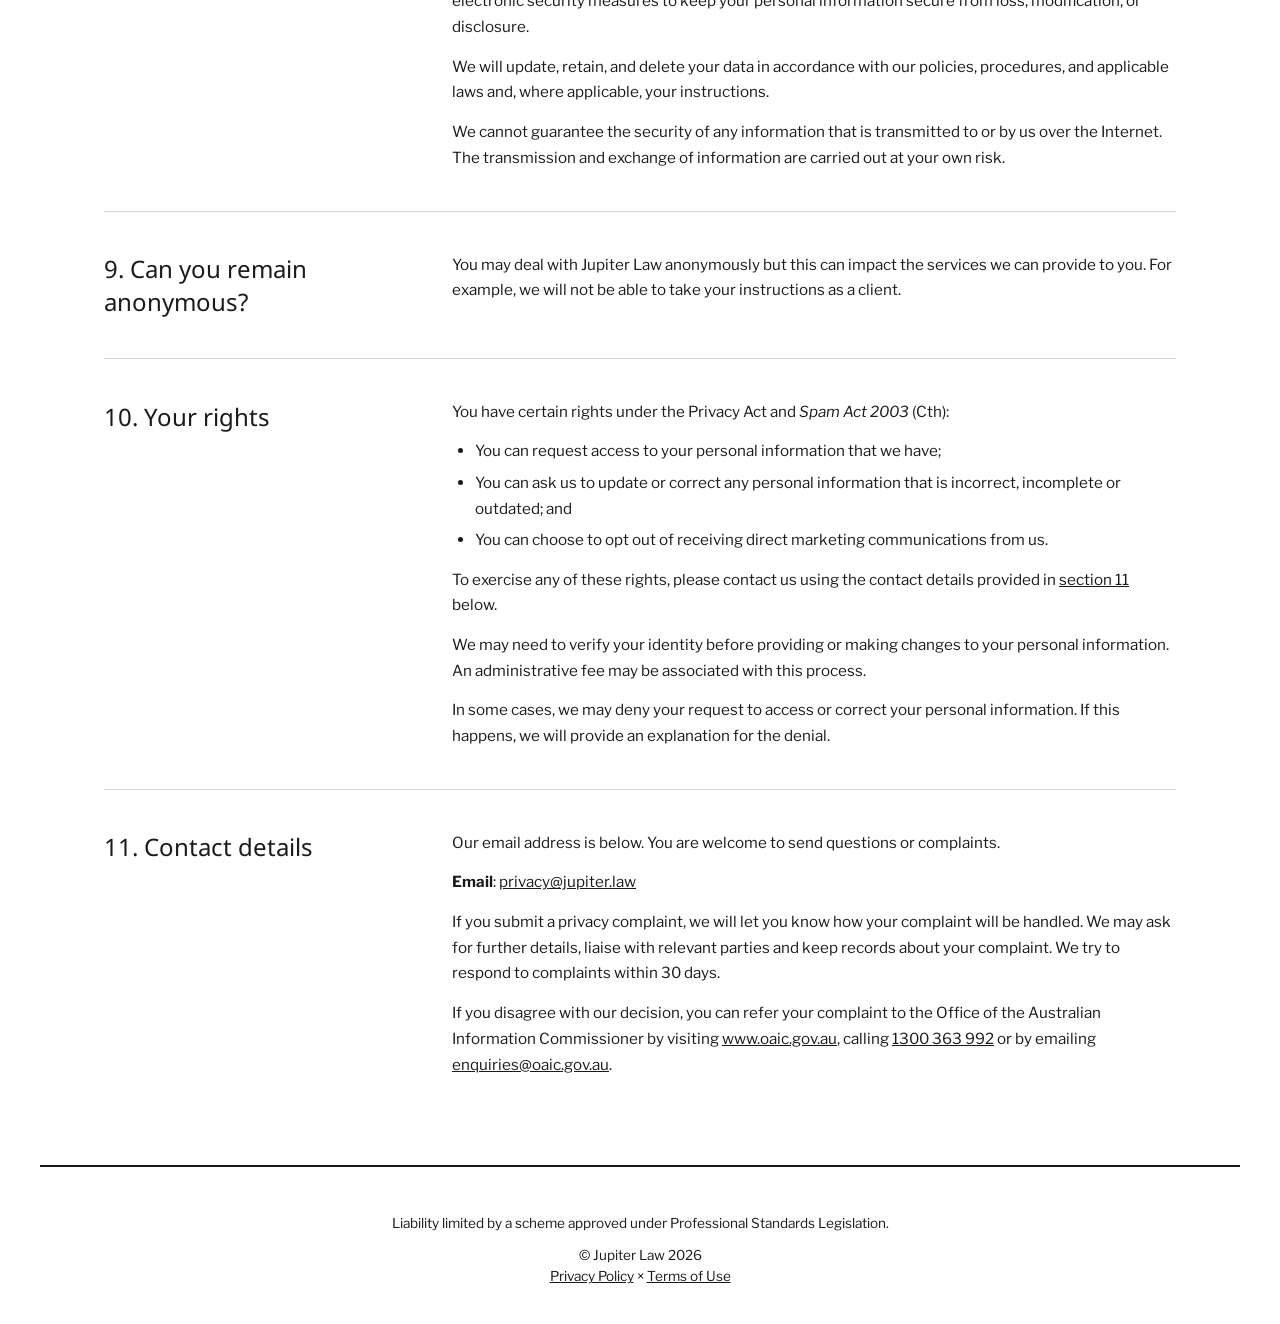
==== commit 4225f5d2: "SEO, performance, and accessibility improvements - Move Google Fonts from @import to <link> tags wit" ====
--- a/privacy.html
+++ b/privacy.html
@@ -6,8 +6,16 @@
   <title>Privacy Policy — Jupiter Law</title>
   <link rel="icon" type="image/webp" href="images/favicon.webp">
   <meta name="description" content="View the Privacy Policy for all Jupiter Law website visitors and legal document users.">
+  <link rel="canonical" href="https://jupiter.law/privacy.html">
+  <meta property="og:title" content="Privacy Policy — Jupiter Law">
+  <meta property="og:description" content="View the Privacy Policy for all Jupiter Law website visitors and legal document users.">
+  <meta property="og:url" content="https://jupiter.law/privacy.html">
+  <meta property="og:type" content="website">
+  <meta property="og:image" content="https://jupiter.law/images/logo-icon.webp">
+  <link rel="preconnect" href="https://fonts.googleapis.com">
+  <link rel="preconnect" href="https://fonts.gstatic.com" crossorigin>
+  <link rel="stylesheet" href="https://fonts.googleapis.com/css2?family=Archivo:ital,wdth,wght@0,75..125,100..900;1,75..125,100..900&family=Libre+Franklin:ital,wght@0,100..900;1,100..900&family=Noto+Sans:ital,wght@0,100..900;1,100..900&display=swap">
   <style>
-    @import url('https://fonts.googleapis.com/css2?family=Archivo:ital,wdth,wght@0,75..125,100..900;1,75..125,100..900&family=Libre+Franklin:ital,wght@0,100..900;1,100..900&family=Noto+Sans:ital,wght@0,100..900;1,100..900&display=swap');
 
     :root {
       --bg: #F9F8F4;
@@ -210,7 +218,7 @@
   <!-- Page Header -->
   <header class="page-header">
     <div class="page-header-top">
-      <a href="index.html" class="logo-link"><img src="images/logo-text.webp" alt="Jupiter Law" class="logo-text-img"></a>
+      <a href="index.html" class="logo-link"><img src="images/logo-text.webp" alt="Jupiter Law" class="logo-text-img" width="2419" height="1057" fetchpriority="high"></a>
       <a href="index.html" class="back-link">Back to Home</a>
     </div>
     <h1 class="page-title">Privacy Policy</h1>
@@ -371,7 +379,7 @@
     <p class="footer-disclaimer">Liability limited by a scheme approved under Professional Standards Legislation.</p>
     <p class="footer-copy">&copy; Jupiter Law 2026</p>
     <p class="footer-links">
-      <a href="privacy.html">Privacy Policy</a> &nbsp;x&nbsp; <a href="terms.html">Terms of Use</a>
+      <a href="privacy.html">Privacy Policy</a> &times; <a href="terms.html">Terms of Use</a>
     </p>
   </footer>
 
